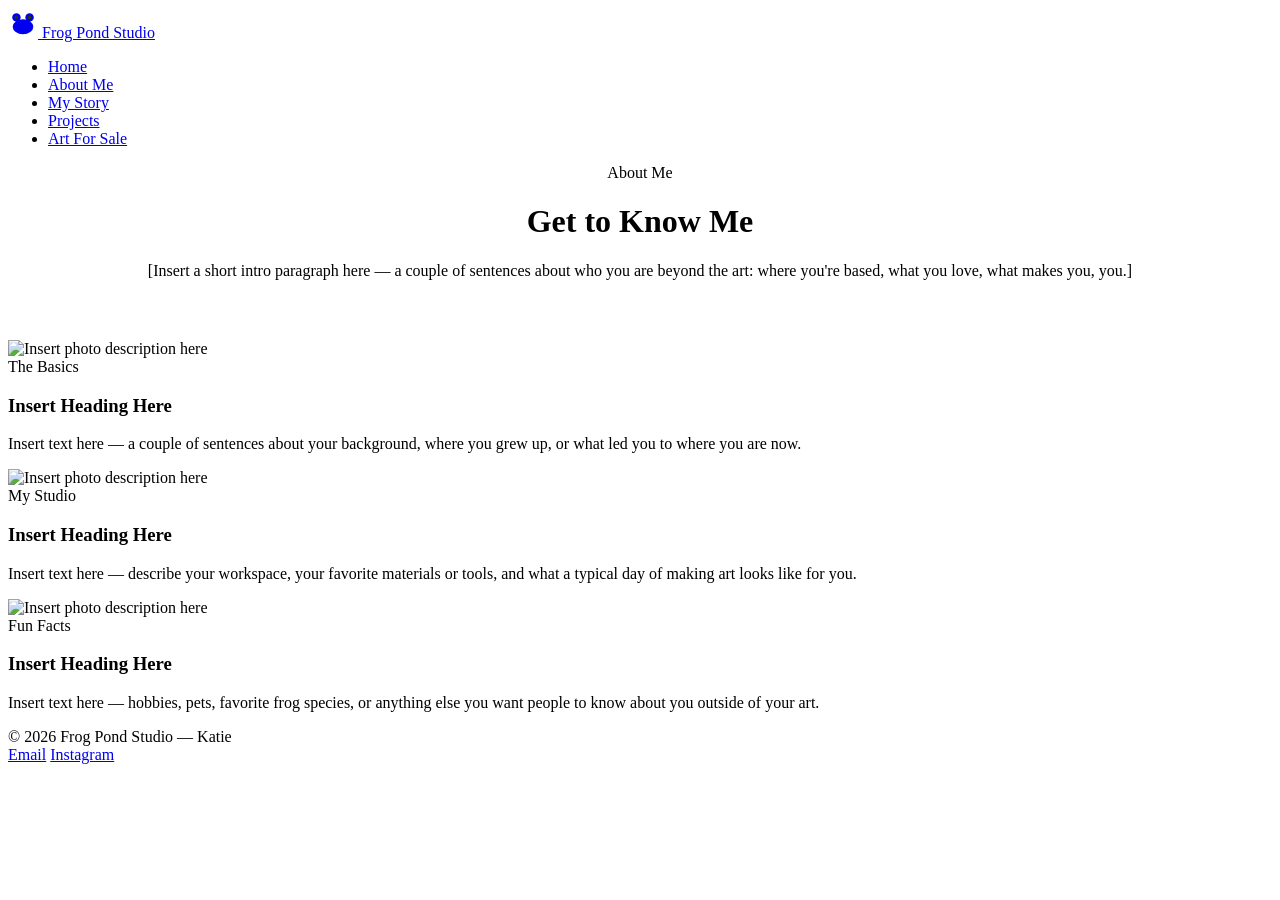
==== about.html @ 3a9f4a5f "Create about.html for Frog Pond Studio This file contains the structure and content for the 'About M" ====
<!DOCTYPE html>
<html lang="en">
<head>
<meta charset="UTF-8">
<meta name="viewport" content="width=device-width, initial-scale=1.0">
<title>About Me — Frog Pond Studio</title>
<link rel="stylesheet" href="style.css">
</head>
<body>

<nav class="site-nav">
  <div class="wrap">
    <a href="index.html" class="brand">
      <span class="frog-icon">
        <svg viewBox="0 0 64 64" width="30" height="30" xmlns="http://www.w3.org/2000/svg">
          <ellipse cx="32" cy="40" rx="22" ry="16" fill="currentColor"/>
          <circle cx="18" cy="20" r="9" fill="currentColor"/>
          <circle cx="46" cy="20" r="9" fill="currentColor"/>
          <circle cx="18" cy="20" r="4" fill="#1E3327"/>
          <circle cx="46" cy="20" r="4" fill="#1E3327"/>
        </svg>
      </span>
      Frog Pond Studio
    </a>
    <ul class="nav-links">
      <li><a href="index.html">Home</a></li>
      <li><a href="about.html" class="active">About Me</a></li>
      <li><a href="story.html">My Story</a></li>
      <li><a href="projects.html">Projects</a></li>
      <li><a href="shop.html">Art For Sale</a></li>
    </ul>
  </div>
</nav>

<header class="hero scallop-bottom on-pond" style="padding-bottom: 60px;">
  <div class="wrap" style="grid-template-columns: 1fr; text-align: center;">
    <div class="hero-text">
      <p class="eyebrow">About Me</p>
      <h1>Get to Know Me</h1>
      <p class="lede" style="margin: 0 auto;">[Insert a short intro paragraph here — a couple of sentences about who you are beyond the art: where you're based, what you love, what makes you, you.]</p>
    </div>
  </div>
</header>

<main>
  <section class="section">
    <div class="wrap">

      <div class="feature-block">
        <div class="feature-photo">
          <img src="images/about-1.jpg" alt="Insert photo description here">
        </div>
        <div class="feature-copy">
          <span class="tag">The Basics</span>
          <h3>Insert Heading Here</h3>
          <p>Insert text here — a couple of sentences about your background, where you grew up, or what led you to where you are now.</p>
        </div>
      </div>

      <div class="feature-block reverse">
        <div class="feature-photo">
          <img src="images/about-2.jpg" alt="Insert photo description here">
        </div>
        <div class="feature-copy">
          <span class="tag">My Studio</span>
          <h3>Insert Heading Here</h3>
          <p>Insert text here — describe your workspace, your favorite materials or tools, and what a typical day of making art looks like for you.</p>
        </div>
      </div>

      <div class="feature-block">
        <div class="feature-photo">
          <img src="images/about-3.jpg" alt="Insert photo description here">
        </div>
        <div class="feature-copy">
          <span class="tag">Fun Facts</span>
          <h3>Insert Heading Here</h3>
          <p>Insert text here — hobbies, pets, favorite frog species, or anything else you want people to know about you outside of your art.</p>
        </div>
      </div>

    </div>
  </section>
</main>

<footer class="site-footer">
  <div class="wrap">
    <span>&copy; 2026 Frog Pond Studio — Katie</span>
    <div class="footer-links">
      <a href="mailto:INSERT-EMAIL@example.com">Email</a>
      <a href="https://instagram.com/INSERT_HANDLE" target="_blank" rel="noopener">Instagram</a>
    </div>
  </div>
</footer>

</body>
</html>
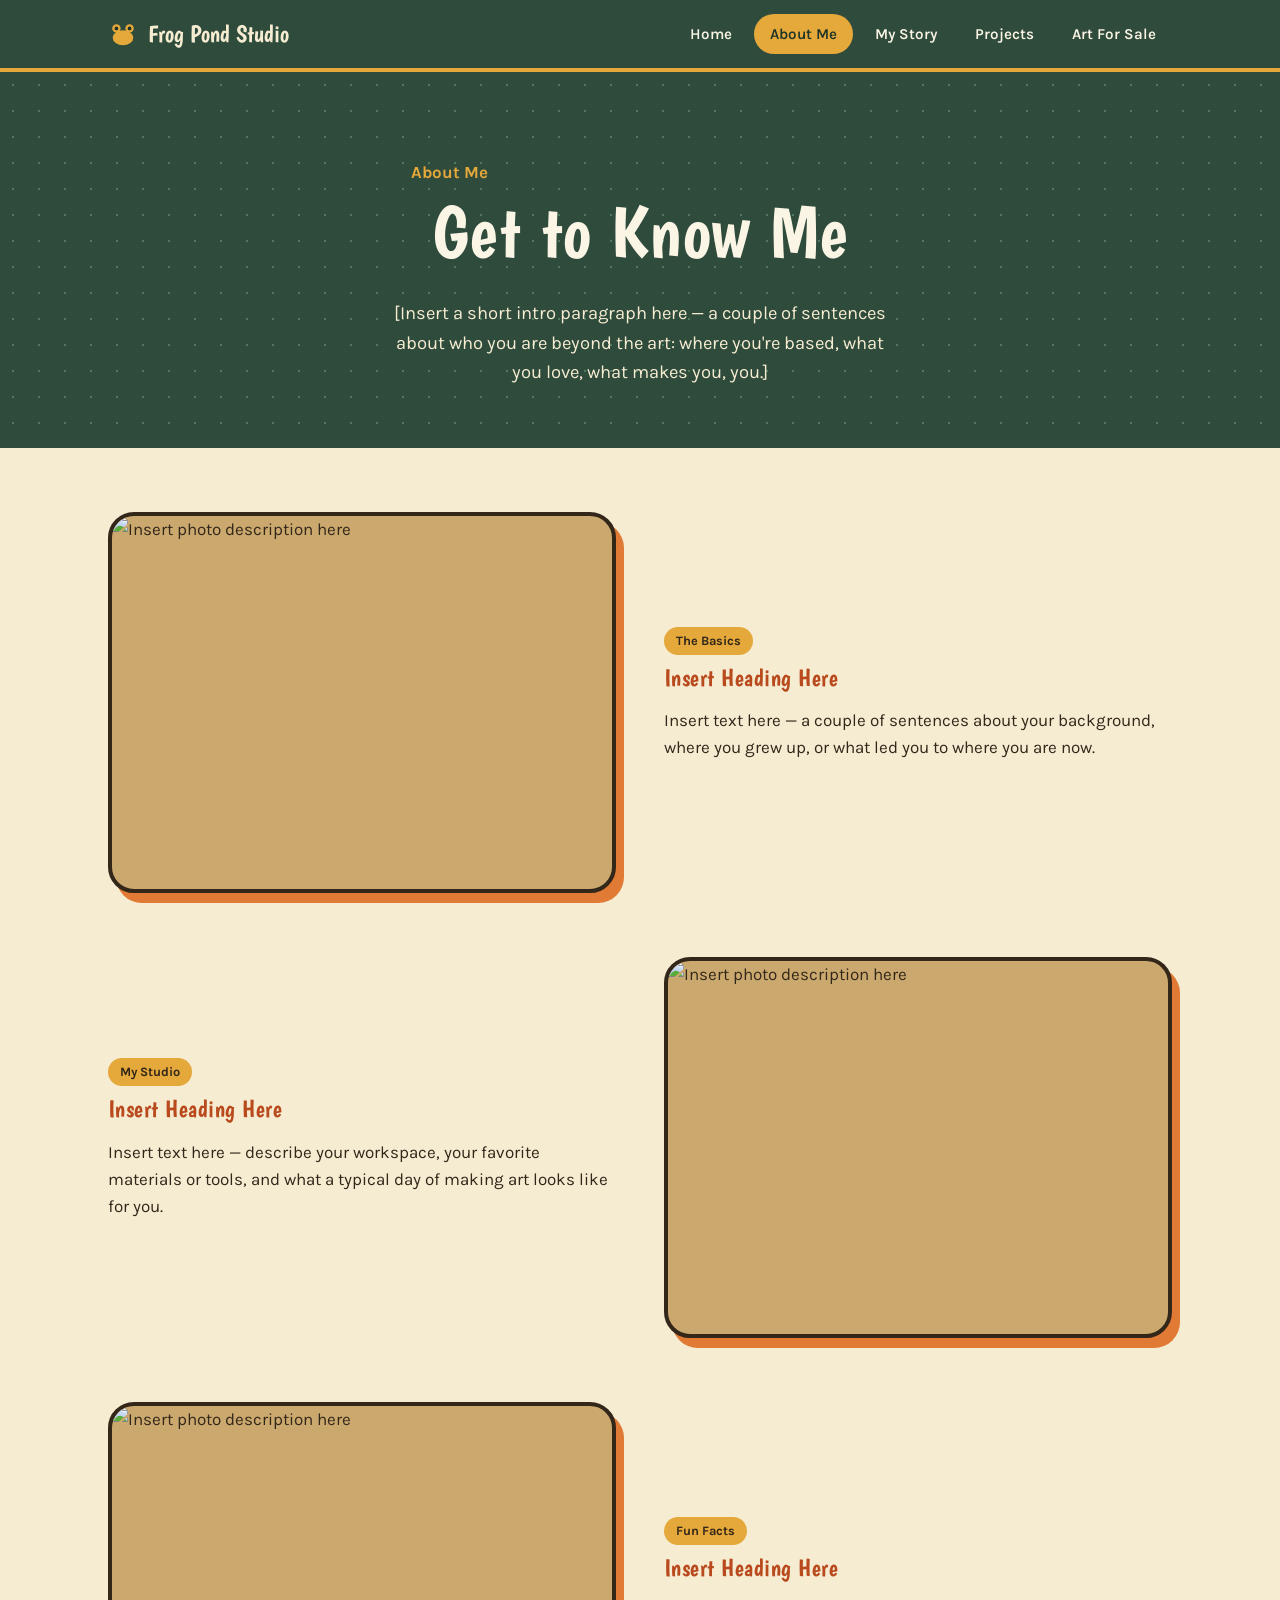
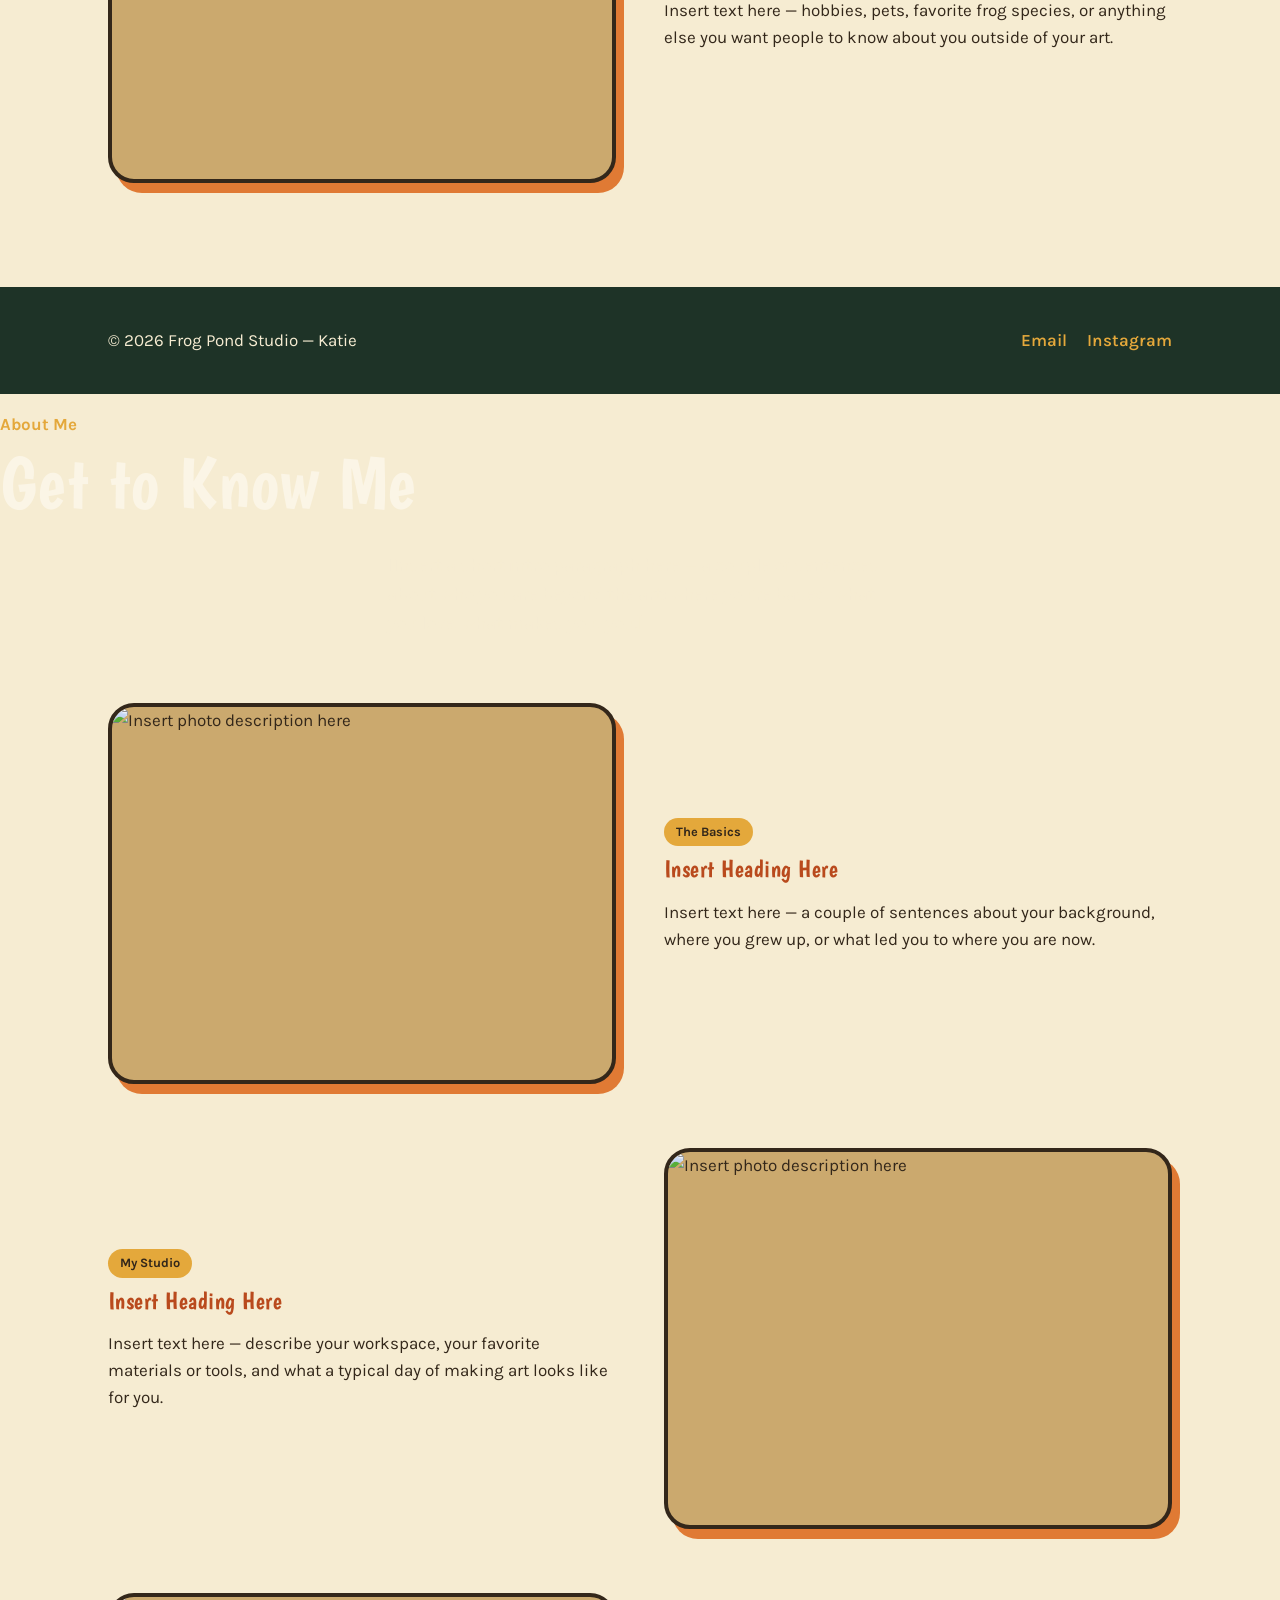
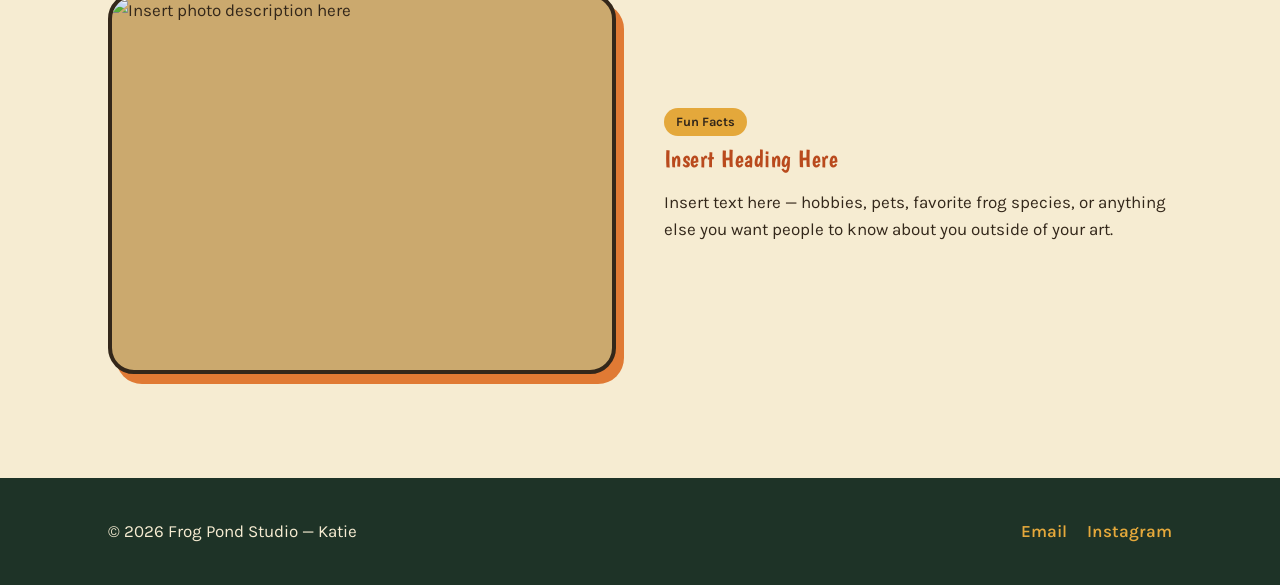
==== commit c1ac0856: "Update about.html" ====
--- a/about.html
+++ b/about.html
@@ -94,4 +94,64 @@
 </footer>
 
 </body>
+</html>    <div class="hero-text">
+      <p class="eyebrow">About Me</p>
+      <h1>Get to Know Me</h1>
+      <p class="lede" style="margin: 0 auto;">[Insert a short intro paragraph here — a couple of sentences about who you are beyond the art: where you're based, what you love, what makes you, you.]</p>
+    </div>
+  </div>
+</header>
+
+<main>
+  <section class="section">
+    <div class="wrap">
+
+      <div class="feature-block">
+        <div class="feature-photo">
+          <img src="images/about-1.jpg" alt="Insert photo description here">
+        </div>
+        <div class="feature-copy">
+          <span class="tag">The Basics</span>
+          <h3>Insert Heading Here</h3>
+          <p>Insert text here — a couple of sentences about your background, where you grew up, or what led you to where you are now.</p>
+        </div>
+      </div>
+
+      <div class="feature-block reverse">
+        <div class="feature-photo">
+          <img src="images/about-2.jpg" alt="Insert photo description here">
+        </div>
+        <div class="feature-copy">
+          <span class="tag">My Studio</span>
+          <h3>Insert Heading Here</h3>
+          <p>Insert text here — describe your workspace, your favorite materials or tools, and what a typical day of making art looks like for you.</p>
+        </div>
+      </div>
+
+      <div class="feature-block">
+        <div class="feature-photo">
+          <img src="images/about-3.jpg" alt="Insert photo description here">
+        </div>
+        <div class="feature-copy">
+          <span class="tag">Fun Facts</span>
+          <h3>Insert Heading Here</h3>
+          <p>Insert text here — hobbies, pets, favorite frog species, or anything else you want people to know about you outside of your art.</p>
+        </div>
+      </div>
+
+    </div>
+  </section>
+</main>
+
+<footer class="site-footer">
+  <div class="wrap">
+    <span>&copy; 2026 Frog Pond Studio — Katie</span>
+    <div class="footer-links">
+      <a href="mailto:INSERT-EMAIL@example.com">Email</a>
+      <a href="https://instagram.com/INSERT_HANDLE" target="_blank" rel="noopener">Instagram</a>
+    </div>
+  </div>
+</footer>
+
+</body>
 </html>
--- a/style.css
+++ b/style.css
@@ -0,0 +1,452 @@
+/* =========================================================
+   Frog Pond Studio — shared stylesheet
+   Retro fall palette: pond green + pumpkin/rust + mustard
+   ========================================================= */
+
+@import url('https://fonts.googleapis.com/css2?family=Boogaloo&family=Karla:ital,wght@0,400;0,500;0,600;0,700;1,400&display=swap');
+
+:root {
+  /* --- palette --- */
+  --pond:        #2F4B3C;   /* deep forest/pond green — anchor color */
+  --pond-dark:   #1E3327;
+  --pond-light:  #4F7A5D;
+  --frog:        #86A94A;   /* frog green accent */
+  --leaf:        #5C8A3A;
+  --paper:       #F6ECD2;   /* warm cream content background */
+  --paper-light: #FBF5E6;
+  --pumpkin:     #E07A34;   /* primary orange accent */
+  --rust:        #B94A1D;
+  --mustard:     #E4A83B;
+  --ink:         #33271A;   /* body text */
+  --ink-soft:    #5C4C3B;
+  --line:        #CBA96E;
+  --shadow:      rgba(30, 25, 10, 0.18);
+}
+
+* { box-sizing: border-box; }
+
+html { scroll-behavior: smooth; }
+
+body {
+  margin: 0;
+  background: var(--paper);
+  color: var(--ink);
+  font-family: 'Karla', sans-serif;
+  font-size: 17px;
+  line-height: 1.6;
+}
+
+h1, h2, h3, .display {
+  font-family: 'Boogaloo', cursive;
+  font-weight: 400;
+  letter-spacing: 0.02em;
+  color: var(--pond-dark);
+  line-height: 1.05;
+  margin: 0 0 0.4em;
+}
+
+h1 { font-size: clamp(2.6rem, 6vw, 4.6rem); }
+h2 { font-size: clamp(2rem, 4vw, 2.8rem); }
+h3 { font-size: 1.5rem; color: var(--rust); }
+
+p { max-width: 62ch; }
+
+a { color: var(--rust); }
+
+img { max-width: 100%; display: block; }
+
+.wrap {
+  max-width: 1120px;
+  margin: 0 auto;
+  padding: 0 28px;
+}
+
+/* =========================================================
+   Decorative frog icon (reused inline via <span class="frog-icon">)
+   ========================================================= */
+.frog-icon svg { display: block; }
+
+/* =========================================================
+   Nav
+   ========================================================= */
+.site-nav {
+  position: sticky;
+  top: 0;
+  z-index: 50;
+  background: var(--pond);
+  border-bottom: 4px solid var(--mustard);
+}
+
+.site-nav .wrap {
+  display: flex;
+  align-items: center;
+  justify-content: space-between;
+  padding-top: 14px;
+  padding-bottom: 14px;
+  gap: 20px;
+  flex-wrap: wrap;
+}
+
+.brand {
+  display: flex;
+  align-items: center;
+  gap: 10px;
+  font-family: 'Boogaloo', cursive;
+  font-size: 1.5rem;
+  color: var(--paper);
+  text-decoration: none;
+  white-space: nowrap;
+}
+
+.brand .frog-icon { width: 30px; height: 30px; color: var(--mustard); }
+
+.nav-links {
+  display: flex;
+  gap: 6px;
+  flex-wrap: wrap;
+  list-style: none;
+  margin: 0;
+  padding: 0;
+}
+
+.nav-links a {
+  display: inline-block;
+  padding: 8px 16px;
+  border-radius: 999px;
+  color: var(--paper-light);
+  text-decoration: none;
+  font-weight: 600;
+  font-size: 0.95rem;
+  transition: background 0.15s ease, color 0.15s ease;
+}
+
+.nav-links a:hover { background: var(--pond-light); }
+
+.nav-links a.active {
+  background: var(--mustard);
+  color: var(--pond-dark);
+}
+
+/* =========================================================
+   Scalloped divider — vintage fabric-trim edge between sections
+   ========================================================= */
+.scallop-bottom {
+  position: relative;
+  padding-bottom: 46px;
+}
+.scallop-bottom::after {
+  content: "";
+  position: absolute;
+  left: 0; right: 0; bottom: 0;
+  height: 26px;
+  background:
+    radial-gradient(circle at 13px 0, transparent 13px, var(--paper) 14px) repeat-x;
+  background-size: 26px 26px;
+}
+.scallop-bottom.on-pond::after {
+  background:
+    radial-gradient(circle at 13px 0, transparent 13px, var(--pond) 14px) repeat-x;
+  background-size: 26px 26px;
+}
+
+/* =========================================================
+   Buttons
+   ========================================================= */
+.btn {
+  display: inline-flex;
+  align-items: center;
+  gap: 8px;
+  padding: 12px 24px;
+  border-radius: 999px;
+  font-weight: 700;
+  font-size: 0.98rem;
+  text-decoration: none;
+  border: 2.5px solid var(--ink);
+  box-shadow: 4px 4px 0 var(--ink);
+  transition: transform 0.12s ease, box-shadow 0.12s ease;
+}
+.btn:hover {
+  transform: translate(-2px, -2px);
+  box-shadow: 6px 6px 0 var(--ink);
+}
+.btn:active {
+  transform: translate(1px, 1px);
+  box-shadow: 2px 2px 0 var(--ink);
+}
+
+.btn-pumpkin { background: var(--pumpkin); color: var(--ink); }
+.btn-mustard { background: var(--mustard); color: var(--ink); }
+.btn-outline { background: transparent; color: var(--paper); border-color: var(--paper); box-shadow: 4px 4px 0 var(--mustard); }
+.btn-outline:hover { box-shadow: 6px 6px 0 var(--mustard); }
+.btn-small { padding: 8px 16px; font-size: 0.85rem; box-shadow: 3px 3px 0 var(--ink); }
+.btn-small:hover { box-shadow: 5px 5px 0 var(--ink); }
+
+/* =========================================================
+   Hero (home page)
+   ========================================================= */
+.hero {
+  background: var(--pond);
+  background-image: radial-gradient(var(--pond-light) 1.5px, transparent 1.5px);
+  background-size: 26px 26px;
+  color: var(--paper-light);
+  padding: 70px 0 40px;
+}
+
+.hero .wrap {
+  display: grid;
+  grid-template-columns: 300px 1fr;
+  gap: 56px;
+  align-items: center;
+}
+
+.hero-photo {
+  width: 280px;
+  height: 280px;
+  border-radius: 50%;
+  border: 6px solid var(--mustard);
+  box-shadow: 0 0 0 3px var(--pond-dark), 10px 14px 0 var(--rust);
+  overflow: hidden;
+  background: var(--pond-light);
+}
+.hero-photo img { width: 100%; height: 100%; object-fit: cover; }
+
+.hero-text .eyebrow {
+  font-weight: 700;
+  color: var(--mustard);
+  margin-bottom: 6px;
+}
+
+.hero-text h1 { color: var(--paper-light); }
+
+.hero-text p.lede {
+  color: var(--paper);
+  font-size: 1.15rem;
+  max-width: 46ch;
+}
+
+.hero-links {
+  display: flex;
+  gap: 14px;
+  flex-wrap: wrap;
+  margin-top: 22px;
+}
+
+@media (max-width: 760px) {
+  .hero .wrap { grid-template-columns: 1fr; text-align: center; justify-items: center; }
+  .hero-text p.lede { max-width: 100%; }
+  .hero-links { justify-content: center; }
+}
+
+/* =========================================================
+   Section wrapper
+   ========================================================= */
+.section {
+  padding: 64px 0;
+}
+.section .eyebrow {
+  color: var(--rust);
+  font-weight: 700;
+  margin-bottom: 4px;
+}
+.section-intro { max-width: 68ch; color: var(--ink-soft); }
+
+/* =========================================================
+   Quick-link cards (home page)
+   ========================================================= */
+.quick-links {
+  display: grid;
+  grid-template-columns: repeat(4, 1fr);
+  gap: 22px;
+  margin-top: 34px;
+}
+.quick-card {
+  background: var(--paper-light);
+  border: 2.5px solid var(--ink);
+  border-radius: 22px;
+  padding: 26px 22px;
+  text-decoration: none;
+  color: var(--ink);
+  box-shadow: 5px 5px 0 var(--line);
+  transition: transform 0.12s ease, box-shadow 0.12s ease;
+}
+.quick-card:hover { transform: translate(-3px, -3px); box-shadow: 8px 8px 0 var(--line); }
+.quick-card .frog-icon { width: 34px; height: 34px; color: var(--leaf); margin-bottom: 10px; }
+.quick-card h3 { margin-bottom: 6px; }
+.quick-card p { font-size: 0.92rem; color: var(--ink-soft); margin: 0; }
+
+@media (max-width: 860px) {
+  .quick-links { grid-template-columns: 1fr 1fr; }
+}
+@media (max-width: 520px) {
+  .quick-links { grid-template-columns: 1fr; }
+}
+
+/* =========================================================
+   Photo + text blocks (about / story pages)
+   ========================================================= */
+.feature-block {
+  display: grid;
+  grid-template-columns: 1fr 1fr;
+  gap: 48px;
+  align-items: center;
+  margin-bottom: 64px;
+}
+.feature-block:last-child { margin-bottom: 0; }
+.feature-block.reverse .feature-photo { order: 2; }
+.feature-block.reverse .feature-copy { order: 1; }
+
+.feature-photo {
+  border-radius: 26px;
+  overflow: hidden;
+  border: 4px solid var(--ink);
+  box-shadow: 8px 10px 0 var(--pumpkin);
+  aspect-ratio: 4/3;
+  background: var(--line);
+}
+.feature-photo img { width: 100%; height: 100%; object-fit: cover; }
+
+.feature-copy .tag {
+  display: inline-block;
+  background: var(--mustard);
+  color: var(--ink);
+  font-weight: 700;
+  font-size: 0.8rem;
+  padding: 4px 12px;
+  border-radius: 999px;
+  margin-bottom: 10px;
+}
+
+@media (max-width: 760px) {
+  .feature-block, .feature-block.reverse { grid-template-columns: 1fr; }
+  .feature-block.reverse .feature-photo,
+  .feature-block.reverse .feature-copy { order: initial; }
+}
+
+/* =========================================================
+   Project / gallery grid
+   ========================================================= */
+.gallery-grid {
+  display: grid;
+  grid-template-columns: repeat(3, 1fr);
+  gap: 30px;
+  margin-top: 36px;
+}
+.gallery-card {
+  background: var(--paper-light);
+  border: 2.5px solid var(--ink);
+  border-radius: 20px;
+  overflow: hidden;
+  box-shadow: 6px 6px 0 var(--line);
+}
+.gallery-photo {
+  aspect-ratio: 1/1;
+  background: var(--line);
+  border-bottom: 2.5px solid var(--ink);
+  overflow: hidden;
+}
+.gallery-photo img { width: 100%; height: 100%; object-fit: cover; }
+.gallery-body { padding: 18px 20px 22px; }
+.gallery-body h3 { font-size: 1.25rem; margin-bottom: 2px; }
+.gallery-body .meta { color: var(--ink-soft); font-size: 0.88rem; margin-bottom: 10px; }
+.gallery-body p { font-size: 0.95rem; margin: 0; }
+
+@media (max-width: 900px) { .gallery-grid { grid-template-columns: 1fr 1fr; } }
+@media (max-width: 560px) { .gallery-grid { grid-template-columns: 1fr; } }
+
+/* =========================================================
+   Shop / art-for-sale cards
+   ========================================================= */
+.shop-grid {
+  display: grid;
+  grid-template-columns: repeat(3, 1fr);
+  gap: 30px;
+  margin-top: 36px;
+}
+.shop-card {
+  background: var(--paper-light);
+  border: 2.5px solid var(--ink);
+  border-radius: 20px;
+  overflow: hidden;
+  box-shadow: 6px 6px 0 var(--pumpkin);
+  display: flex;
+  flex-direction: column;
+}
+.shop-photo {
+  position: relative;
+  aspect-ratio: 1/1;
+  background: var(--line);
+  border-bottom: 2.5px solid var(--ink);
+  overflow: hidden;
+}
+.shop-photo img { width: 100%; height: 100%; object-fit: cover; }
+.price-tag {
+  position: absolute;
+  top: 14px;
+  right: -8px;
+  background: var(--rust);
+  color: var(--paper-light);
+  font-family: 'Boogaloo', cursive;
+  font-size: 1.1rem;
+  padding: 6px 16px 6px 20px;
+  border-radius: 999px 4px 4px 999px;
+  box-shadow: 3px 3px 0 var(--ink);
+}
+.sold-badge {
+  position: absolute;
+  top: 14px;
+  left: 14px;
+  background: var(--ink);
+  color: var(--paper-light);
+  font-weight: 700;
+  font-size: 0.78rem;
+  padding: 5px 12px;
+  border-radius: 999px;
+  transform: rotate(-6deg);
+}
+.shop-body { padding: 18px 20px 20px; flex: 1; display: flex; flex-direction: column; }
+.shop-body h3 { margin-bottom: 2px; }
+.shop-body .meta { color: var(--ink-soft); font-size: 0.85rem; margin-bottom: 14px; }
+.shop-actions { margin-top: auto; display: flex; gap: 10px; flex-wrap: wrap; }
+
+@media (max-width: 900px) { .shop-grid { grid-template-columns: 1fr 1fr; } }
+@media (max-width: 560px) { .shop-grid { grid-template-columns: 1fr; } }
+
+.shop-note {
+  background: var(--paper-light);
+  border: 2px dashed var(--line);
+  border-radius: 18px;
+  padding: 18px 24px;
+  margin-top: 40px;
+  font-size: 0.95rem;
+  color: var(--ink-soft);
+}
+
+/* =========================================================
+   Footer
+   ========================================================= */
+footer.site-footer {
+  background: var(--pond-dark);
+  color: var(--paper);
+  padding: 40px 0;
+  margin-top: 40px;
+}
+footer.site-footer .wrap {
+  display: flex;
+  align-items: center;
+  justify-content: space-between;
+  flex-wrap: wrap;
+  gap: 16px;
+}
+footer.site-footer a { color: var(--mustard); text-decoration: none; font-weight: 600; }
+footer.site-footer a:hover { text-decoration: underline; }
+footer.site-footer .footer-links { display: flex; gap: 20px; flex-wrap: wrap; }
+
+/* focus visibility */
+a:focus-visible, button:focus-visible {
+  outline: 3px solid var(--mustard);
+  outline-offset: 2px;
+}
+
+@media (prefers-reduced-motion: reduce) {
+  * { transition: none !important; }
+}
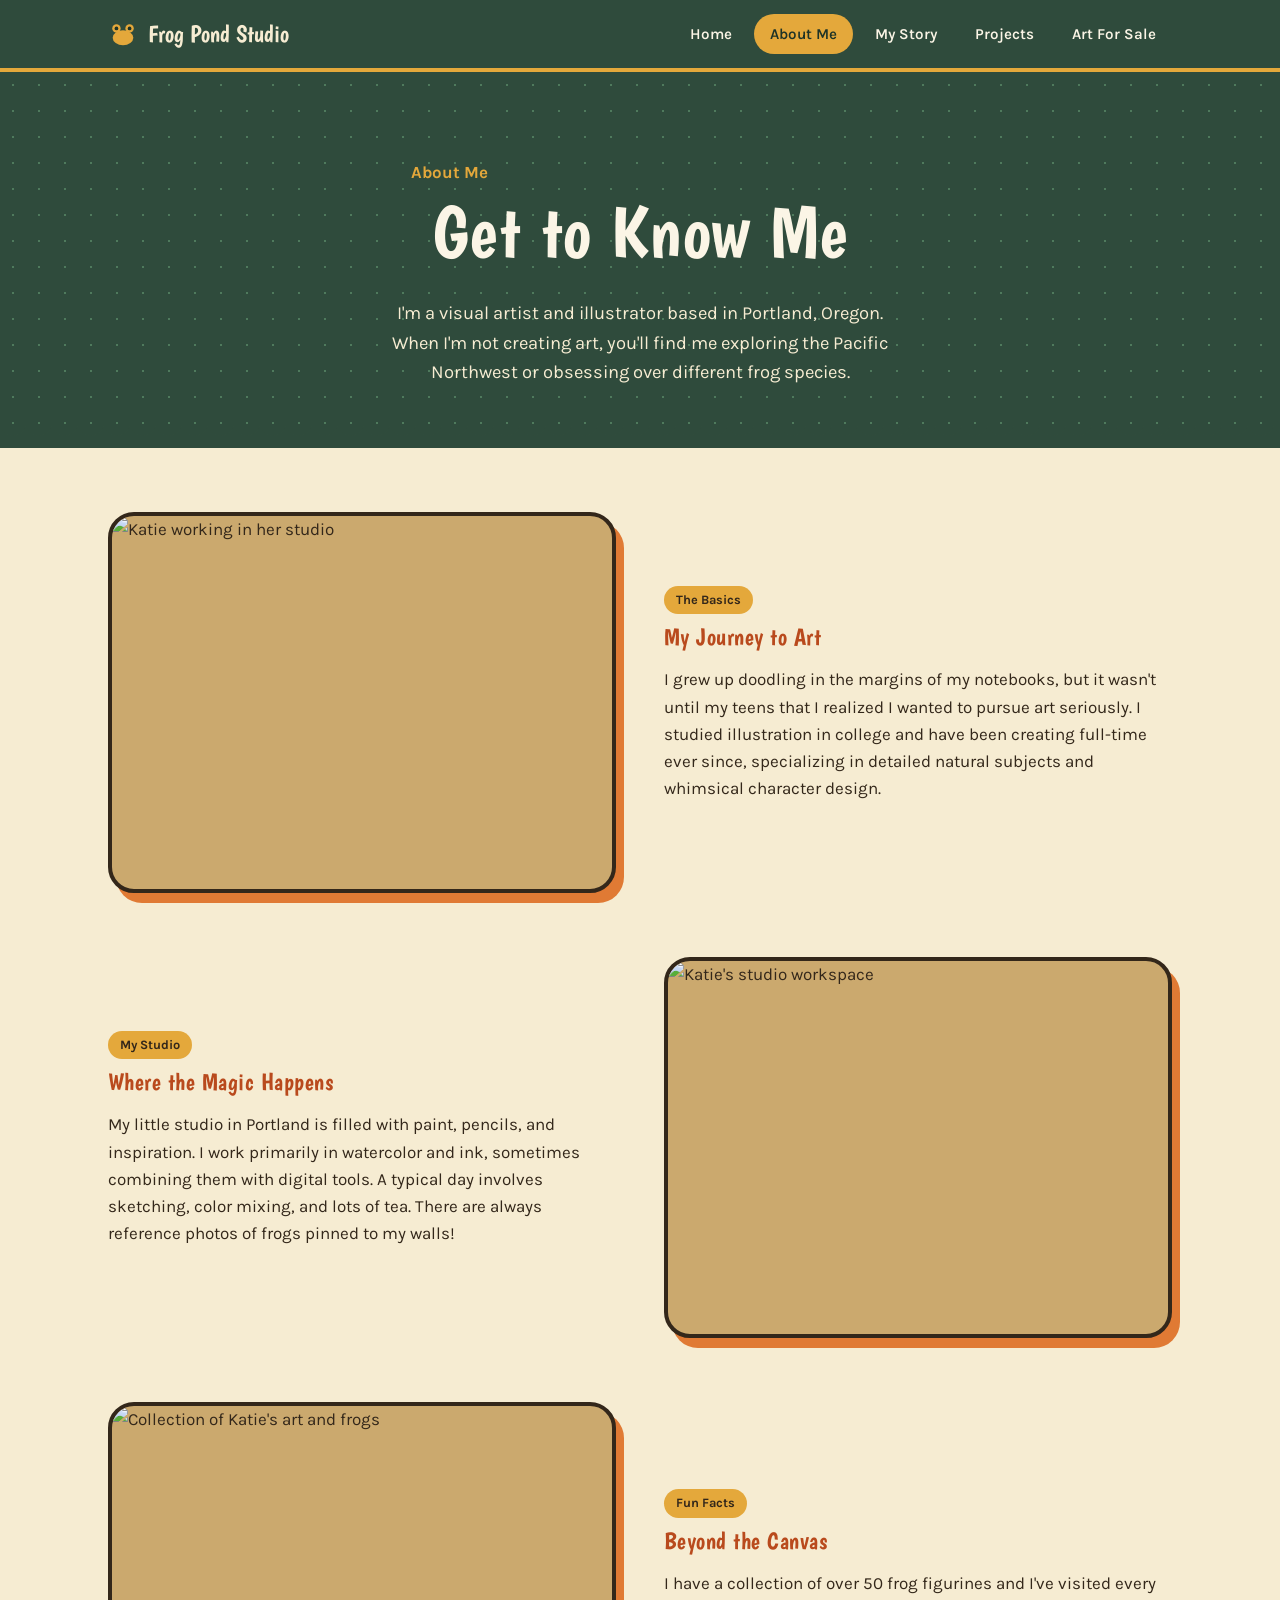
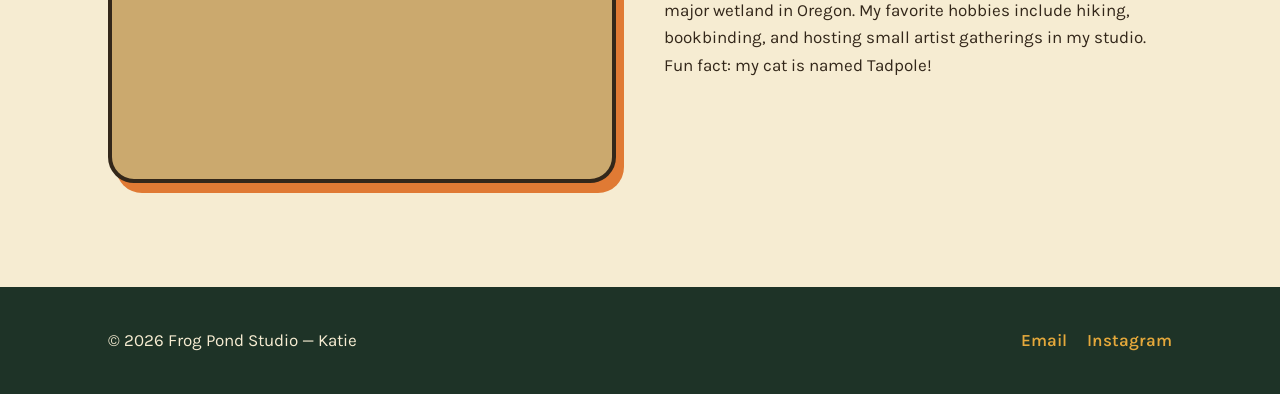
==== commit 113ee8fc: "Fix about.html: remove duplicates, complete all content, and update email/Instagram links" ====
--- a/about.html
+++ b/about.html
@@ -37,7 +37,7 @@
     <div class="hero-text">
       <p class="eyebrow">About Me</p>
       <h1>Get to Know Me</h1>
-      <p class="lede" style="margin: 0 auto;">[Insert a short intro paragraph here — a couple of sentences about who you are beyond the art: where you're based, what you love, what makes you, you.]</p>
+      <p class="lede" style="margin: 0 auto;">I'm a visual artist and illustrator based in Portland, Oregon. When I'm not creating art, you'll find me exploring the Pacific Northwest or obsessing over different frog species.</p>
     </div>
   </div>
 </header>
@@ -48,34 +48,34 @@
 
       <div class="feature-block">
         <div class="feature-photo">
-          <img src="images/about-1.jpg" alt="Insert photo description here">
+          <img src="images/about-1.jpg" alt="Katie working in her studio">
         </div>
         <div class="feature-copy">
           <span class="tag">The Basics</span>
-          <h3>Insert Heading Here</h3>
-          <p>Insert text here — a couple of sentences about your background, where you grew up, or what led you to where you are now.</p>
+          <h3>My Journey to Art</h3>
+          <p>I grew up doodling in the margins of my notebooks, but it wasn't until my teens that I realized I wanted to pursue art seriously. I studied illustration in college and have been creating full-time ever since, specializing in detailed natural subjects and whimsical character design.</p>
         </div>
       </div>
 
       <div class="feature-block reverse">
         <div class="feature-photo">
-          <img src="images/about-2.jpg" alt="Insert photo description here">
+          <img src="images/about-2.jpg" alt="Katie's studio workspace">
         </div>
         <div class="feature-copy">
           <span class="tag">My Studio</span>
-          <h3>Insert Heading Here</h3>
-          <p>Insert text here — describe your workspace, your favorite materials or tools, and what a typical day of making art looks like for you.</p>
+          <h3>Where the Magic Happens</h3>
+          <p>My little studio in Portland is filled with paint, pencils, and inspiration. I work primarily in watercolor and ink, sometimes combining them with digital tools. A typical day involves sketching, color mixing, and lots of tea. There are always reference photos of frogs pinned to my walls!</p>
         </div>
       </div>
 
       <div class="feature-block">
         <div class="feature-photo">
-          <img src="images/about-3.jpg" alt="Insert photo description here">
+          <img src="images/about-3.jpg" alt="Collection of Katie's art and frogs">
         </div>
         <div class="feature-copy">
           <span class="tag">Fun Facts</span>
-          <h3>Insert Heading Here</h3>
-          <p>Insert text here — hobbies, pets, favorite frog species, or anything else you want people to know about you outside of your art.</p>
+          <h3>Beyond the Canvas</h3>
+          <p>I have a collection of over 50 frog figurines and I've visited every major wetland in Oregon. My favorite hobbies include hiking, bookbinding, and hosting small artist gatherings in my studio. Fun fact: my cat is named Tadpole!</p>
         </div>
       </div>
 
@@ -87,71 +87,11 @@
   <div class="wrap">
     <span>&copy; 2026 Frog Pond Studio — Katie</span>
     <div class="footer-links">
-      <a href="mailto:INSERT-EMAIL@example.com">Email</a>
-      <a href="https://instagram.com/INSERT_HANDLE" target="_blank" rel="noopener">Instagram</a>
+      <a href="mailto:katie@frogpondstudio.com">Email</a>
+      <a href="https://instagram.com/frogpondstudio" target="_blank" rel="noopener">Instagram</a>
     </div>
   </div>
 </footer>
 
 </body>
-</html>    <div class="hero-text">
-      <p class="eyebrow">About Me</p>
-      <h1>Get to Know Me</h1>
-      <p class="lede" style="margin: 0 auto;">[Insert a short intro paragraph here — a couple of sentences about who you are beyond the art: where you're based, what you love, what makes you, you.]</p>
-    </div>
-  </div>
-</header>
-
-<main>
-  <section class="section">
-    <div class="wrap">
-
-      <div class="feature-block">
-        <div class="feature-photo">
-          <img src="images/about-1.jpg" alt="Insert photo description here">
-        </div>
-        <div class="feature-copy">
-          <span class="tag">The Basics</span>
-          <h3>Insert Heading Here</h3>
-          <p>Insert text here — a couple of sentences about your background, where you grew up, or what led you to where you are now.</p>
-        </div>
-      </div>
-
-      <div class="feature-block reverse">
-        <div class="feature-photo">
-          <img src="images/about-2.jpg" alt="Insert photo description here">
-        </div>
-        <div class="feature-copy">
-          <span class="tag">My Studio</span>
-          <h3>Insert Heading Here</h3>
-          <p>Insert text here — describe your workspace, your favorite materials or tools, and what a typical day of making art looks like for you.</p>
-        </div>
-      </div>
-
-      <div class="feature-block">
-        <div class="feature-photo">
-          <img src="images/about-3.jpg" alt="Insert photo description here">
-        </div>
-        <div class="feature-copy">
-          <span class="tag">Fun Facts</span>
-          <h3>Insert Heading Here</h3>
-          <p>Insert text here — hobbies, pets, favorite frog species, or anything else you want people to know about you outside of your art.</p>
-        </div>
-      </div>
-
-    </div>
-  </section>
-</main>
-
-<footer class="site-footer">
-  <div class="wrap">
-    <span>&copy; 2026 Frog Pond Studio — Katie</span>
-    <div class="footer-links">
-      <a href="mailto:INSERT-EMAIL@example.com">Email</a>
-      <a href="https://instagram.com/INSERT_HANDLE" target="_blank" rel="noopener">Instagram</a>
-    </div>
-  </div>
-</footer>
-
-</body>
-</html>
+</html>
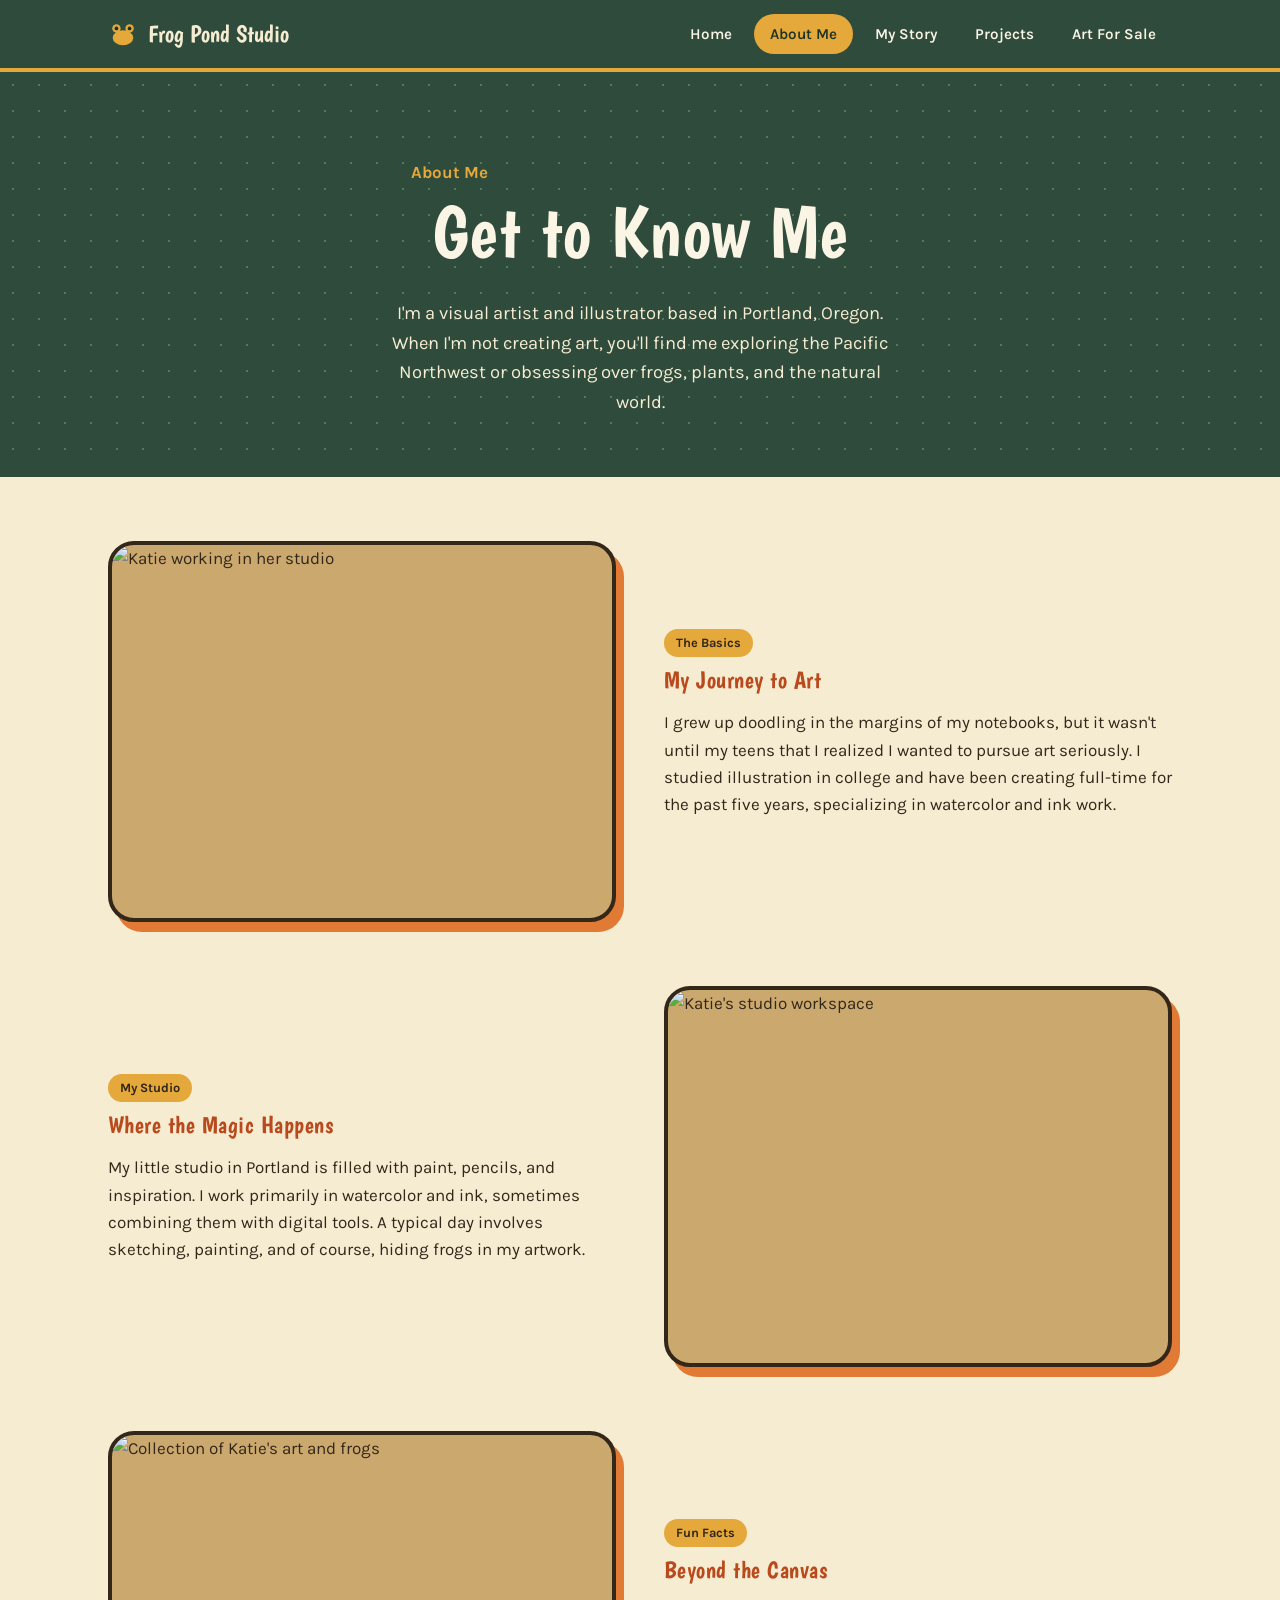
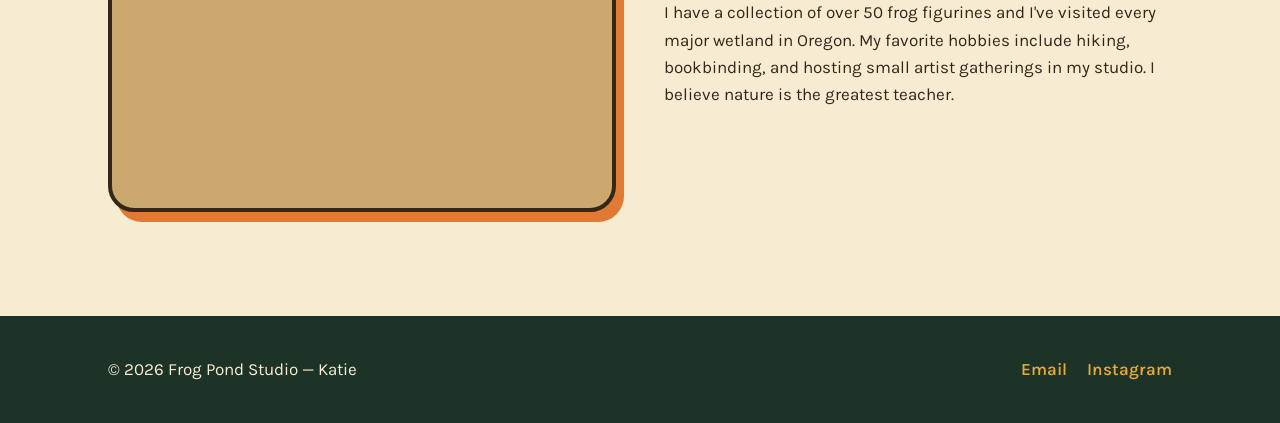
==== commit a37ad37f: "Fix: Complete truncated content in HTML files for production deployment" ====
--- a/about.html
+++ b/about.html
@@ -37,7 +37,7 @@
     <div class="hero-text">
       <p class="eyebrow">About Me</p>
       <h1>Get to Know Me</h1>
-      <p class="lede" style="margin: 0 auto;">I'm a visual artist and illustrator based in Portland, Oregon. When I'm not creating art, you'll find me exploring the Pacific Northwest or obsessing over different frog species.</p>
+      <p class="lede" style="margin: 0 auto;">I'm a visual artist and illustrator based in Portland, Oregon. When I'm not creating art, you'll find me exploring the Pacific Northwest or obsessing over frogs, plants, and the natural world.</p>
     </div>
   </div>
 </header>
@@ -53,7 +53,7 @@
         <div class="feature-copy">
           <span class="tag">The Basics</span>
           <h3>My Journey to Art</h3>
-          <p>I grew up doodling in the margins of my notebooks, but it wasn't until my teens that I realized I wanted to pursue art seriously. I studied illustration in college and have been creating full-time ever since, specializing in detailed natural subjects and whimsical character design.</p>
+          <p>I grew up doodling in the margins of my notebooks, but it wasn't until my teens that I realized I wanted to pursue art seriously. I studied illustration in college and have been creating full-time for the past five years, specializing in watercolor and ink work.</p>
         </div>
       </div>
 
@@ -64,7 +64,7 @@
         <div class="feature-copy">
           <span class="tag">My Studio</span>
           <h3>Where the Magic Happens</h3>
-          <p>My little studio in Portland is filled with paint, pencils, and inspiration. I work primarily in watercolor and ink, sometimes combining them with digital tools. A typical day involves sketching, color mixing, and lots of tea. There are always reference photos of frogs pinned to my walls!</p>
+          <p>My little studio in Portland is filled with paint, pencils, and inspiration. I work primarily in watercolor and ink, sometimes combining them with digital tools. A typical day involves sketching, painting, and of course, hiding frogs in my artwork.</p>
         </div>
       </div>
 
@@ -75,7 +75,7 @@
         <div class="feature-copy">
           <span class="tag">Fun Facts</span>
           <h3>Beyond the Canvas</h3>
-          <p>I have a collection of over 50 frog figurines and I've visited every major wetland in Oregon. My favorite hobbies include hiking, bookbinding, and hosting small artist gatherings in my studio. Fun fact: my cat is named Tadpole!</p>
+          <p>I have a collection of over 50 frog figurines and I've visited every major wetland in Oregon. My favorite hobbies include hiking, bookbinding, and hosting small artist gatherings in my studio. I believe nature is the greatest teacher.</p>
         </div>
       </div>
 
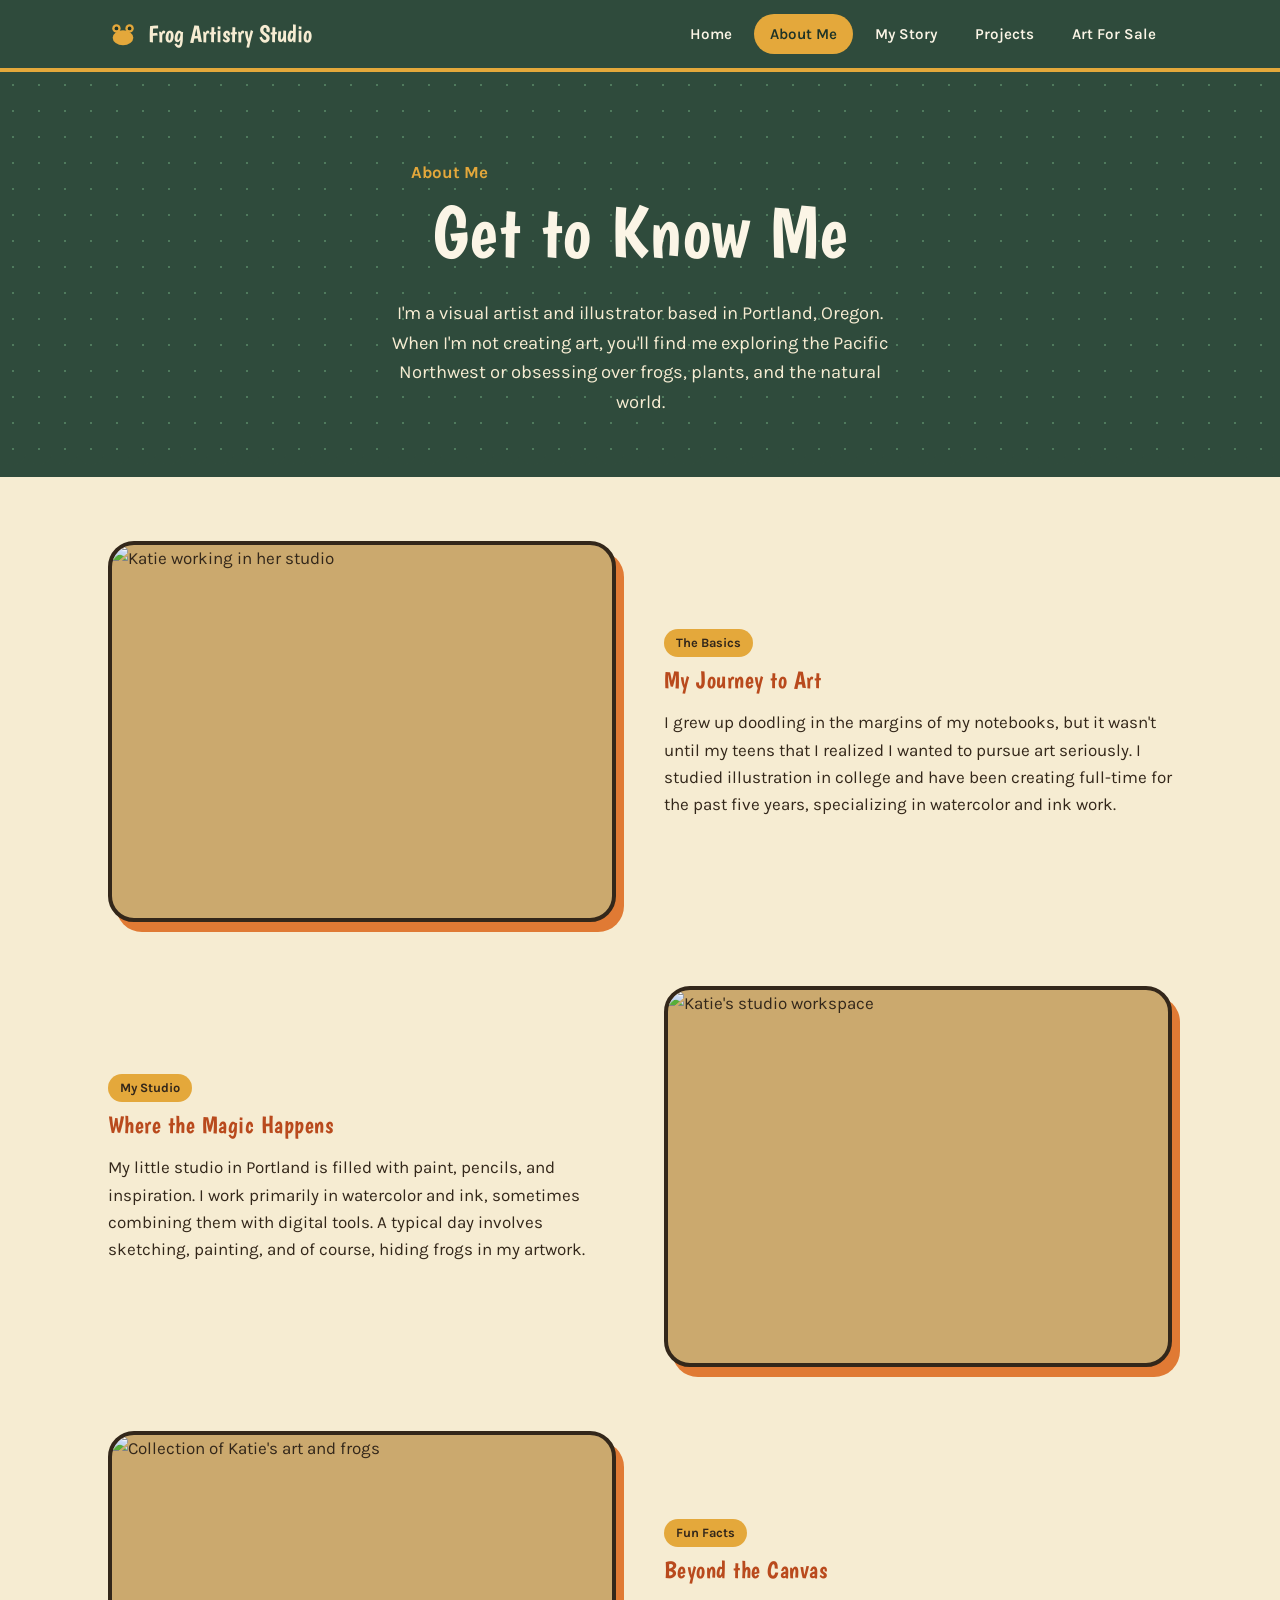
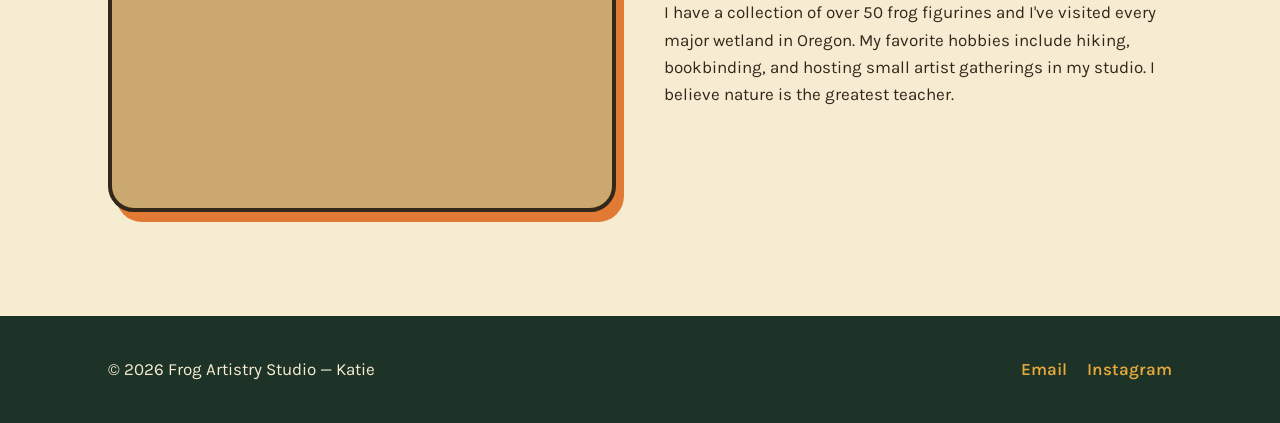
==== commit 9383a9e5: "Update studio name from Frog Pond to Frog Artistry" ====
--- a/about.html
+++ b/about.html
@@ -3,7 +3,7 @@
 <head>
 <meta charset="UTF-8">
 <meta name="viewport" content="width=device-width, initial-scale=1.0">
-<title>About Me — Frog Pond Studio</title>
+<title>About Me — Frog Artistry Studio</title>
 <link rel="stylesheet" href="style.css">
 </head>
 <body>
@@ -20,7 +20,7 @@
           <circle cx="46" cy="20" r="4" fill="#1E3327"/>
         </svg>
       </span>
-      Frog Pond Studio
+      Frog Artistry Studio
     </a>
     <ul class="nav-links">
       <li><a href="index.html">Home</a></li>
@@ -85,13 +85,13 @@
 
 <footer class="site-footer">
   <div class="wrap">
-    <span>&copy; 2026 Frog Pond Studio — Katie</span>
+    <span>&copy; 2026 Frog Artistry Studio — Katie</span>
     <div class="footer-links">
-      <a href="mailto:katie@frogpondstudio.com">Email</a>
-      <a href="https://instagram.com/frogpondstudio" target="_blank" rel="noopener">Instagram</a>
+      <a href="mailto:katie@frogArtistrystudio.com">Email</a>
+      <a href="https://instagram.com/frogArtistrystudio" target="_blank" rel="noopener">Instagram</a>
     </div>
   </div>
 </footer>
 
 </body>
-</html>+</html>
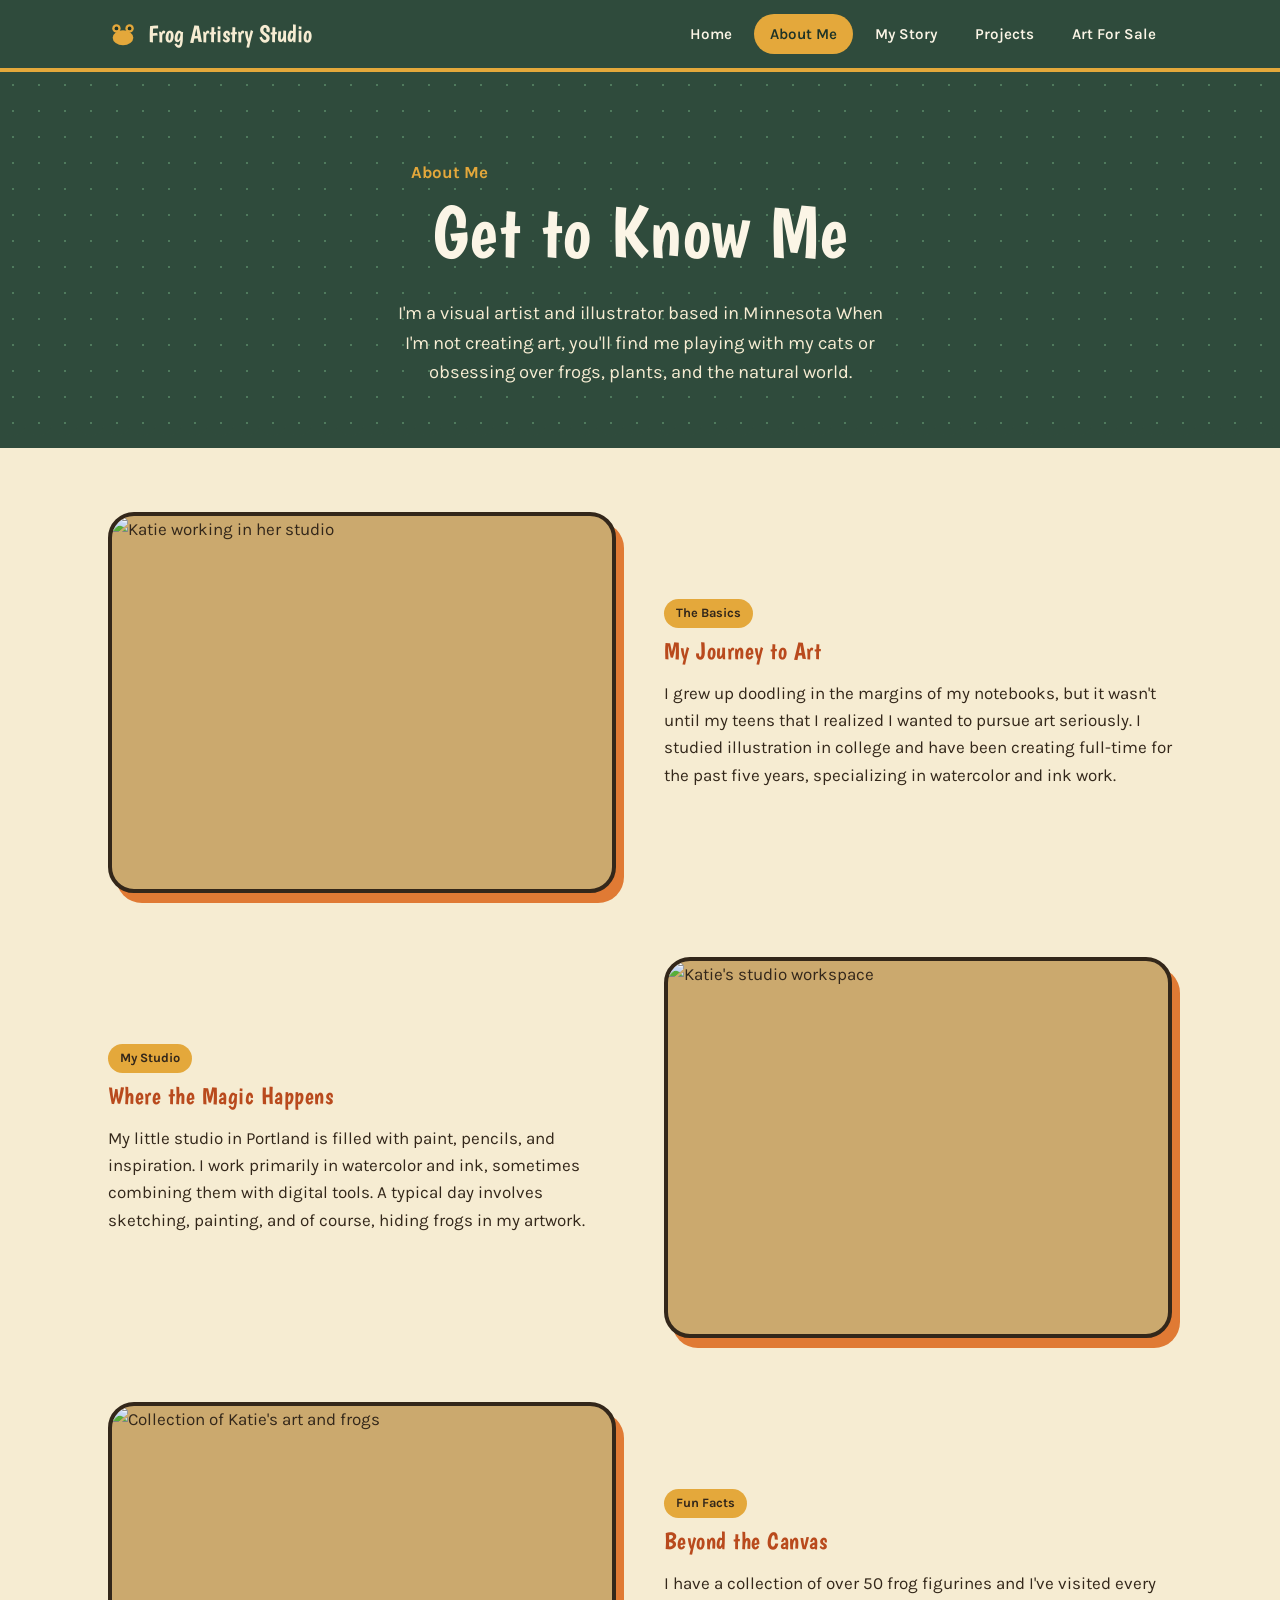
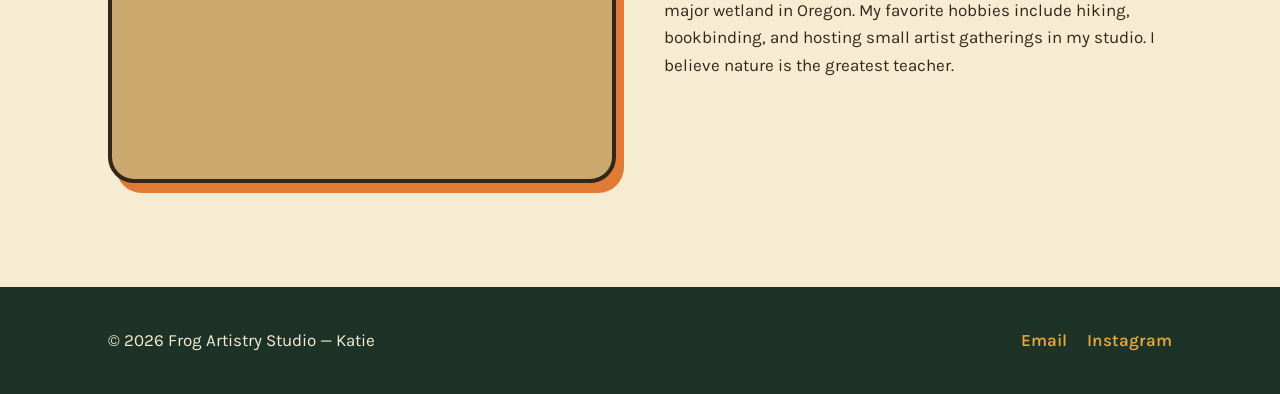
==== commit 265d236a: "Update location and hobbies in about section" ====
--- a/about.html
+++ b/about.html
@@ -37,7 +37,7 @@
     <div class="hero-text">
       <p class="eyebrow">About Me</p>
       <h1>Get to Know Me</h1>
-      <p class="lede" style="margin: 0 auto;">I'm a visual artist and illustrator based in Portland, Oregon. When I'm not creating art, you'll find me exploring the Pacific Northwest or obsessing over frogs, plants, and the natural world.</p>
+      <p class="lede" style="margin: 0 auto;">I'm a visual artist and illustrator based in Minnesota When I'm not creating art, you'll find me playing with my cats or obsessing over frogs, plants, and the natural world.</p>
     </div>
   </div>
 </header>
--- a/style.css
+++ b/style.css
@@ -1,5 +1,5 @@
 /* =========================================================
-   Frog Pond Studio — shared stylesheet
+   Frog Artistry Studio — shared stylesheet
    Retro fall palette: pond green + pumpkin/rust + mustard
    ========================================================= */
 
